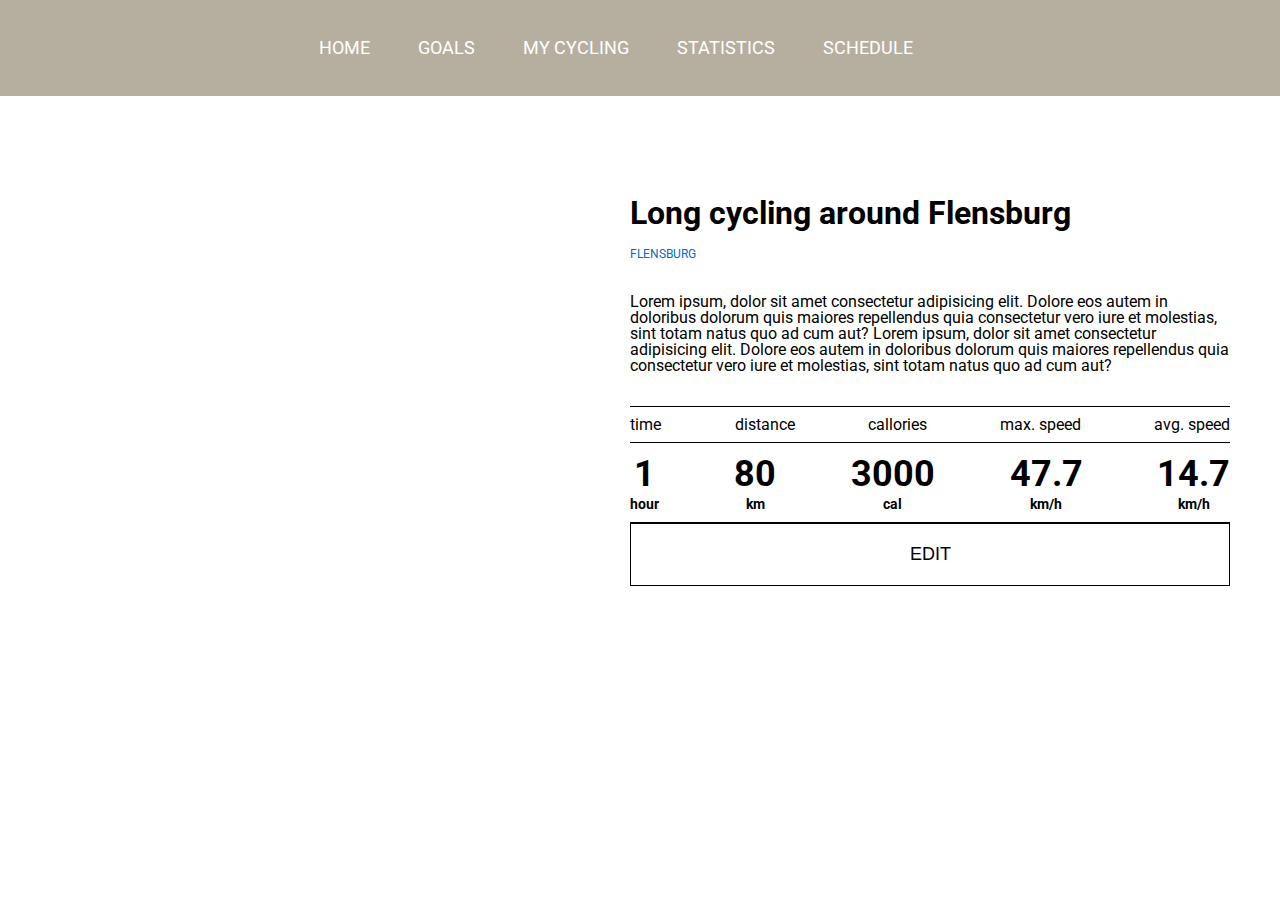
==== cycling-info.html @ 0b60903d "Trainings info page" ====
<!DOCTYPE html>
<html lang="en">
<head>
  <meta charset="UTF-8">
  <meta name="viewport" content="width=device-width, initial-scale=1.0">
  <meta http-equiv="X-UA-Compatible" content="ie=edge">
  <title>Cycling info</title>
  <link href="https://fonts.googleapis.com/css?family=Roboto:100,100italic,300,300italic,regular,italic,500,500italic,700,700italic,900,900italic" rel="stylesheet" />
  <link rel="stylesheet" href="css/reset.css">
  <link rel="stylesheet" href="css/cycling-info.css">
</head>
<body>
  
  <header class="header">
    <div class="_container">

        <div class="header__top">
          <nav class="nav">
            <ul class="nav__list">
              <li class="nav__item"><a href="#" class="nav__link">HOME</a></li>
              <li class="nav__item"><a href="#" class="nav__link">GOALS</a></li>
              <li class="nav__item"><a href="#" class="nav__link">MY CYCLING</a></li>
              <li class="nav__item"><a href="#" class="nav__link">STATISTICS</a></li>
              <li class="nav__item"><a href="#" class="nav__link">SCHEDULE</a></li>
            </ul>
          </nav>
        </div>
    </div>
  </header>

  <main class="main">
    <div class="_container">
      <section class="cycling-info">

        <div class="cycling-info__item">
          <img class="cycling-info__img" src="https://i.ibb.co/fqrKDmF/cycling11.jpg" alt="">
          <div class="cycling-info__content">
            <div class="cycling-info__content-main">
              <div class="cycling-info__content-headers">
                <h3 class="cycling-info__content-title">Long cycling around Flensburg</h3>
                <h5 class="cycling-info__content-subtitle">Flensburg</h5>
              </div>
              <div class="cycling-info__content-description">
                <p>Lorem ipsum, dolor sit amet consectetur adipisicing elit. Dolore eos autem in doloribus dolorum quis maiores repellendus quia consectetur vero iure et molestias, sint totam natus quo ad cum aut?
                Lorem ipsum, dolor sit amet consectetur adipisicing elit. Dolore eos autem in doloribus dolorum quis maiores repellendus quia consectetur vero iure et molestias, sint totam natus quo ad cum aut?</p>
              </div>
  
              <div class="cycling-info__statistic">
                <div class="top_row">
                  <div class="tq">time</div>
                  <div class="tq">distance</div>
                  <div class="tq">callories</div>
                  <div class="tq">max. speed</div>
                  <div class="tq">avg. speed</div>
                </div>
                <div class="bottom_row">
                  <div class="bq">1 <span>hour</span></div>
                  <div class="bq">80 <span>km</span></div>
                  <div class="bq">3000 <span>cal</span></div>
                  <div class="bq">47.7 <span>km/h</span></div>
                  <div class="bq">14.7 <span>km/h</span></div>
                </div>
              </div>
            </div>

            <button class="button">EDIT</button>
          </div>
        </div>
      </section>
    </div>
  </main>

  <script src="js/main.js"></script>
</body>
</html>
---- css/cycling-info.css ----
*,
*::after,
*::before {
   box-sizing: border-box;
}

body {
  color: #fff;
  font-family: "Roboto", sans-serif;
  font-weight: 400;
  font-style: normal;
}

a {
  color: inherit;
  text-decoration: none;
}

button {
  border: none;
  text-decoration: none;
  background-color: transparent;
  cursor: pointer;
  color: inherit;
}

._container {
  max-width: 75rem;
  padding: 0 .6rem;
  margin: 0 auto;
}

.header {
    display: flex;
    background-color: #b6af9f;
    height: 6rem;
}

.header__top {
    display: flex;
    justify-content: center;
    align-items: center;
    height: 6rem;
 }
 
 .nav__list {
    display: flex;
    justify-content: center;
 }
 
 .nav__item {
    margin-right: 3rem;
 }
 
 .nav__link {
    text-transform: uppercase;
    font-size: 1.1rem;
    line-height: 1.5rem;
    transition: color .5s;
 }
 
 .nav__link:hover {
    color: #CB0E0E;
 }

 .title {
    text-transform: uppercase;
    padding-bottom: 4rem;
    font-size: 3rem;
 }

 .cycling-info {
    color: black;
 }

 .cycling-info__item {
    display: flex;
    justify-content: space-between;
    padding: 100px 0;
  }
 
 
  .cycling-info__img {
    max-width: 100%;
    max-height: 600px;
    background-size: cover;
    background-position: center;
    background-repeat: no-repeat;
  }
 
  .cycling-info__content {
    display: flex;
    flex-direction: column;
    justify-content: space-between;
    max-width: 600px;
    max-height: 600px;
  }

  .cycling-info__content-main {
    display: flex;
    flex-direction: column;
    gap: 2rem;
  }

  .cycling-info__content-headers {
    display: flex;
    flex-direction: column;
    gap: 1rem;
  }
 
  .cycling-info__content-title {
    font-size: 2rem;
    line-height: 2.2rem;
    font-weight: 700;
  }
 
  .cycling-info__content-subtitle {
    font-size: 12px;
    line-height: 15px;
    font-weight: 400;
    color: #036cca;
    text-transform: uppercase;
  }
 
  .cycling-info__content-description {
    display: flex;
    justify-content: space-between;
    width: 600px;
  }

  .top_row {
    display: flex;
    justify-content: space-between;
    align-items: center;
    border: 1px solid black;
    border-left: none;
    border-right: none;
    height: 37px;
  }

  .bottom_row {
    display: flex;
    justify-content: space-between;
    align-items: center;
    border-bottom: 1px solid black;
    height: 80px;
  }

  .bq {
    font-size: 36px;
    line-height: 43px;
    font-weight: 700;
    text-align: center;
  }

  .bq span {
    font-size: 14px;
    line-height: 17px;
    display: block;
  }

  .button {
    text-transform: uppercase;
    border: 1px solid black;
    font-size: 18px;
    line-height: 21px;
    padding: 20px 45px;
  }
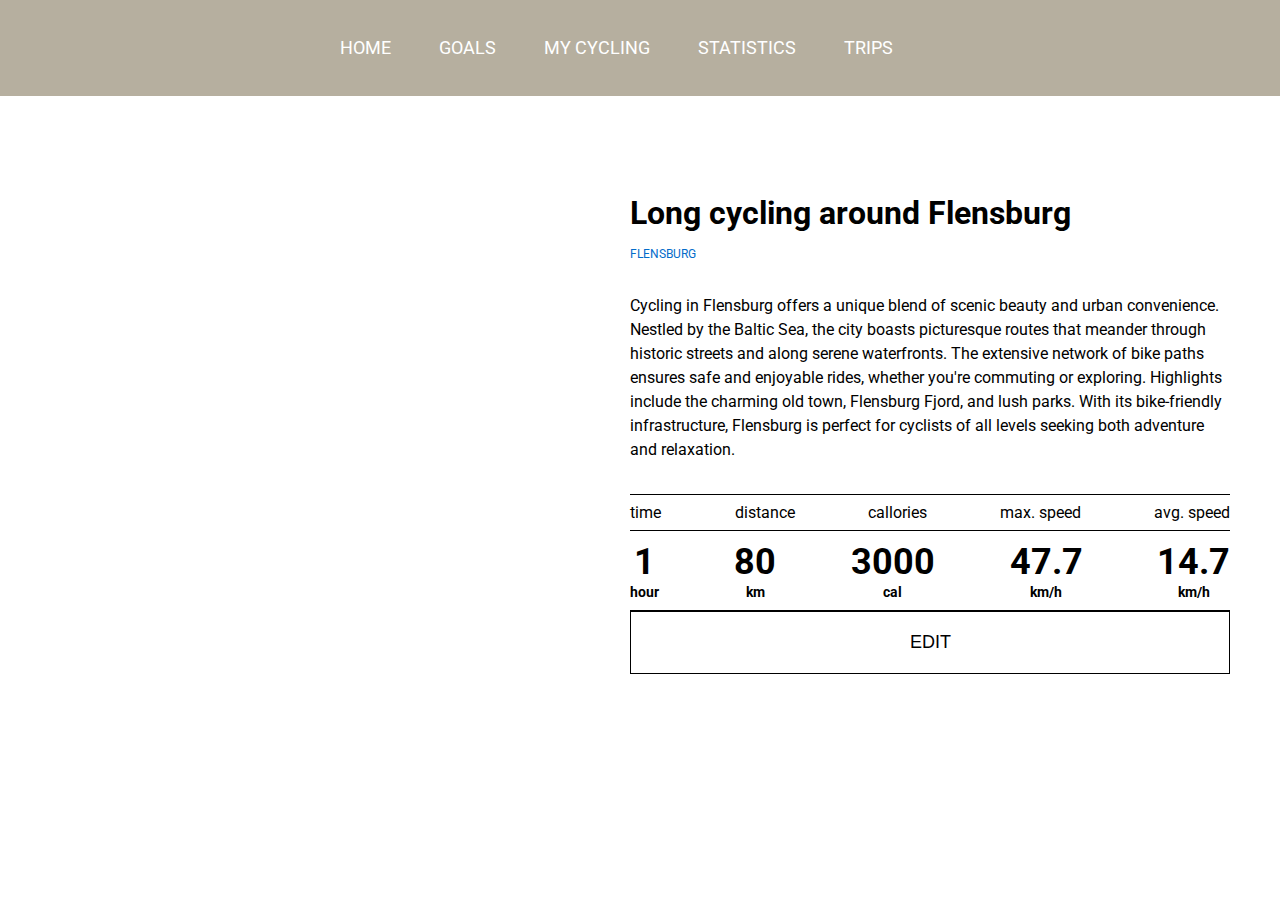
==== commit 80b39094: "Benefits and footer sections" ====
--- a/cycling-info.html
+++ b/cycling-info.html
@@ -17,11 +17,11 @@
         <div class="header__top">
           <nav class="nav">
             <ul class="nav__list">
-              <li class="nav__item"><a href="#" class="nav__link">HOME</a></li>
+              <li class="nav__item"><a href="index.html" class="nav__link">HOME</a></li>
               <li class="nav__item"><a href="#" class="nav__link">GOALS</a></li>
               <li class="nav__item"><a href="#" class="nav__link">MY CYCLING</a></li>
               <li class="nav__item"><a href="#" class="nav__link">STATISTICS</a></li>
-              <li class="nav__item"><a href="#" class="nav__link">SCHEDULE</a></li>
+              <li class="nav__item"><a href="#" class="nav__link">TRIPS</a></li>
             </ul>
           </nav>
         </div>
@@ -41,8 +41,7 @@
                 <h5 class="cycling-info__content-subtitle">Flensburg</h5>
               </div>
               <div class="cycling-info__content-description">
-                <p>Lorem ipsum, dolor sit amet consectetur adipisicing elit. Dolore eos autem in doloribus dolorum quis maiores repellendus quia consectetur vero iure et molestias, sint totam natus quo ad cum aut?
-                Lorem ipsum, dolor sit amet consectetur adipisicing elit. Dolore eos autem in doloribus dolorum quis maiores repellendus quia consectetur vero iure et molestias, sint totam natus quo ad cum aut?</p>
+                <p>Cycling in Flensburg offers a unique blend of scenic beauty and urban convenience. Nestled by the Baltic Sea, the city boasts picturesque routes that meander through historic streets and along serene waterfronts. The extensive network of bike paths ensures safe and enjoyable rides, whether you're commuting or exploring. Highlights include the charming old town, Flensburg Fjord, and lush parks. With its bike-friendly infrastructure, Flensburg is perfect for cyclists of all levels seeking both adventure and relaxation.</p>
               </div>
   
               <div class="cycling-info__statistic">
--- a/css/cycling-info.css
+++ b/css/cycling-info.css
@@ -126,6 +126,7 @@
     display: flex;
     justify-content: space-between;
     width: 600px;
+    line-height: 1.5;
   }
 
   .top_row {
